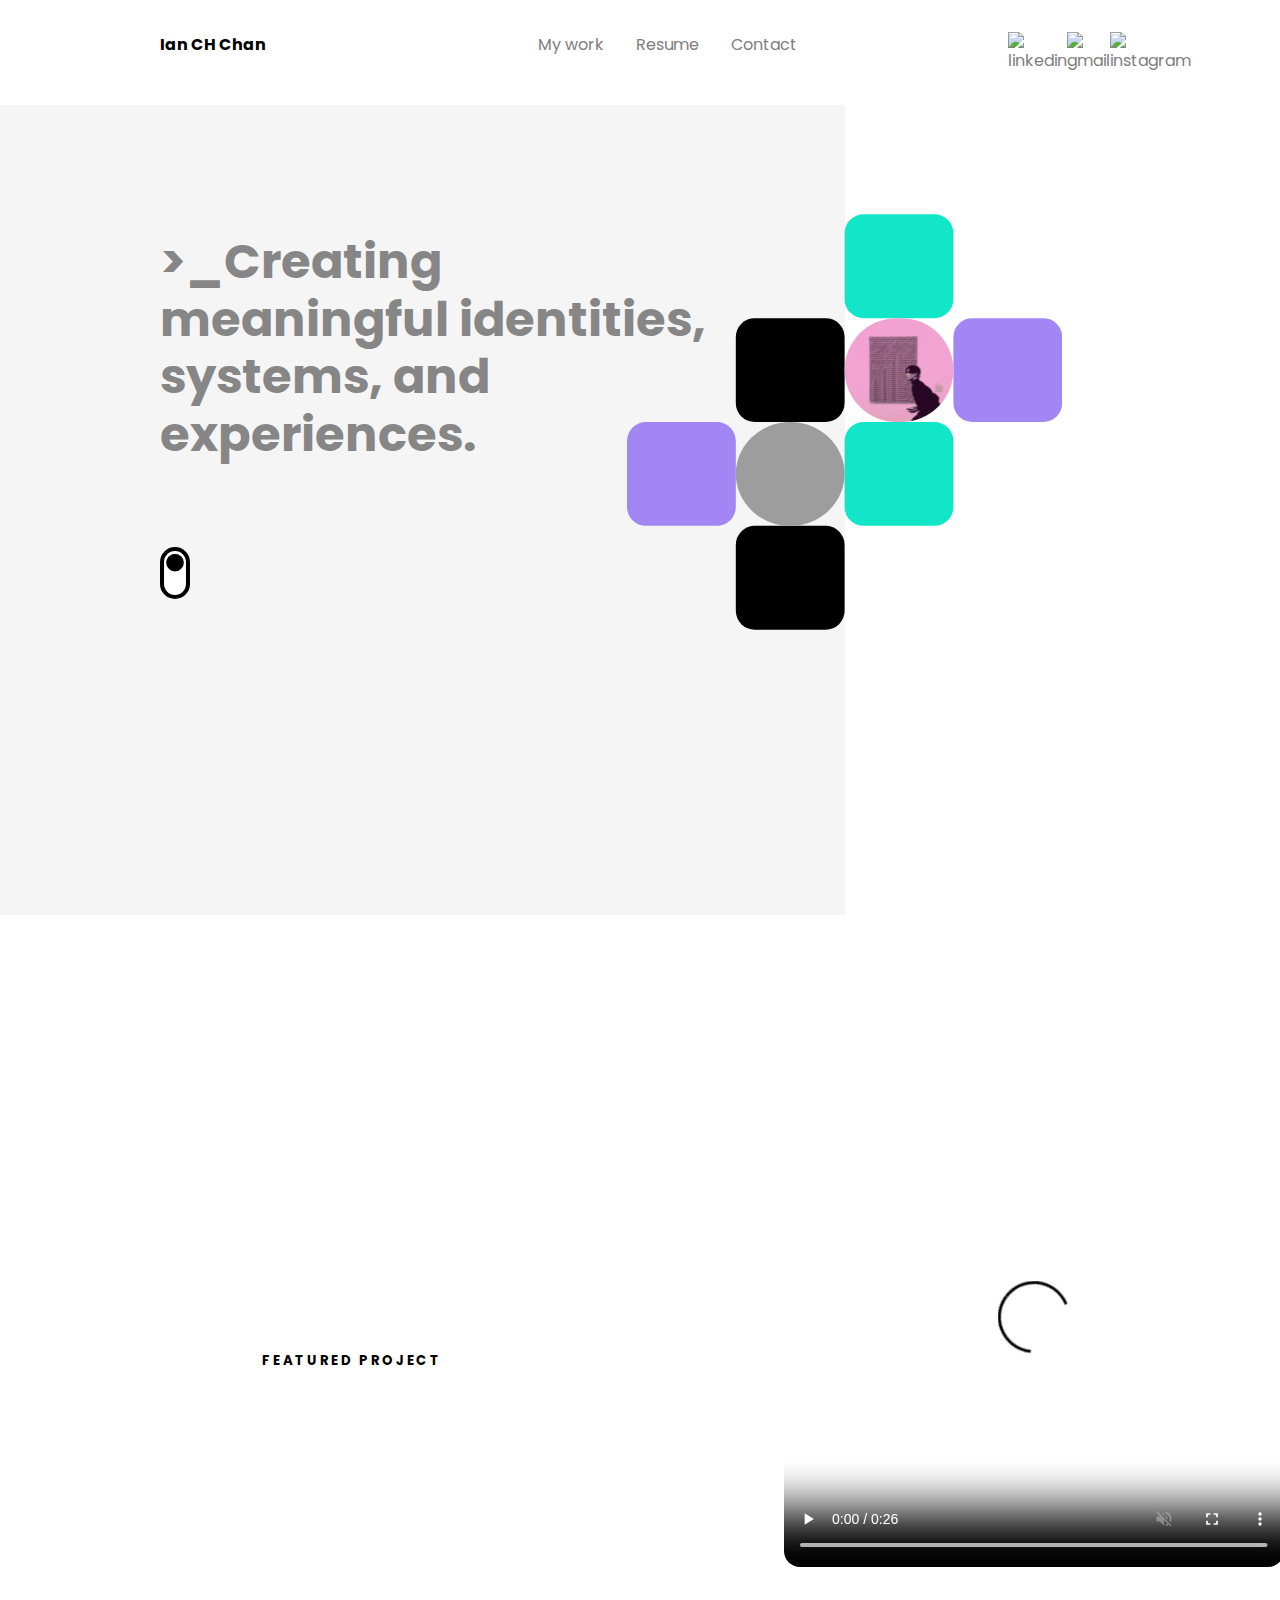
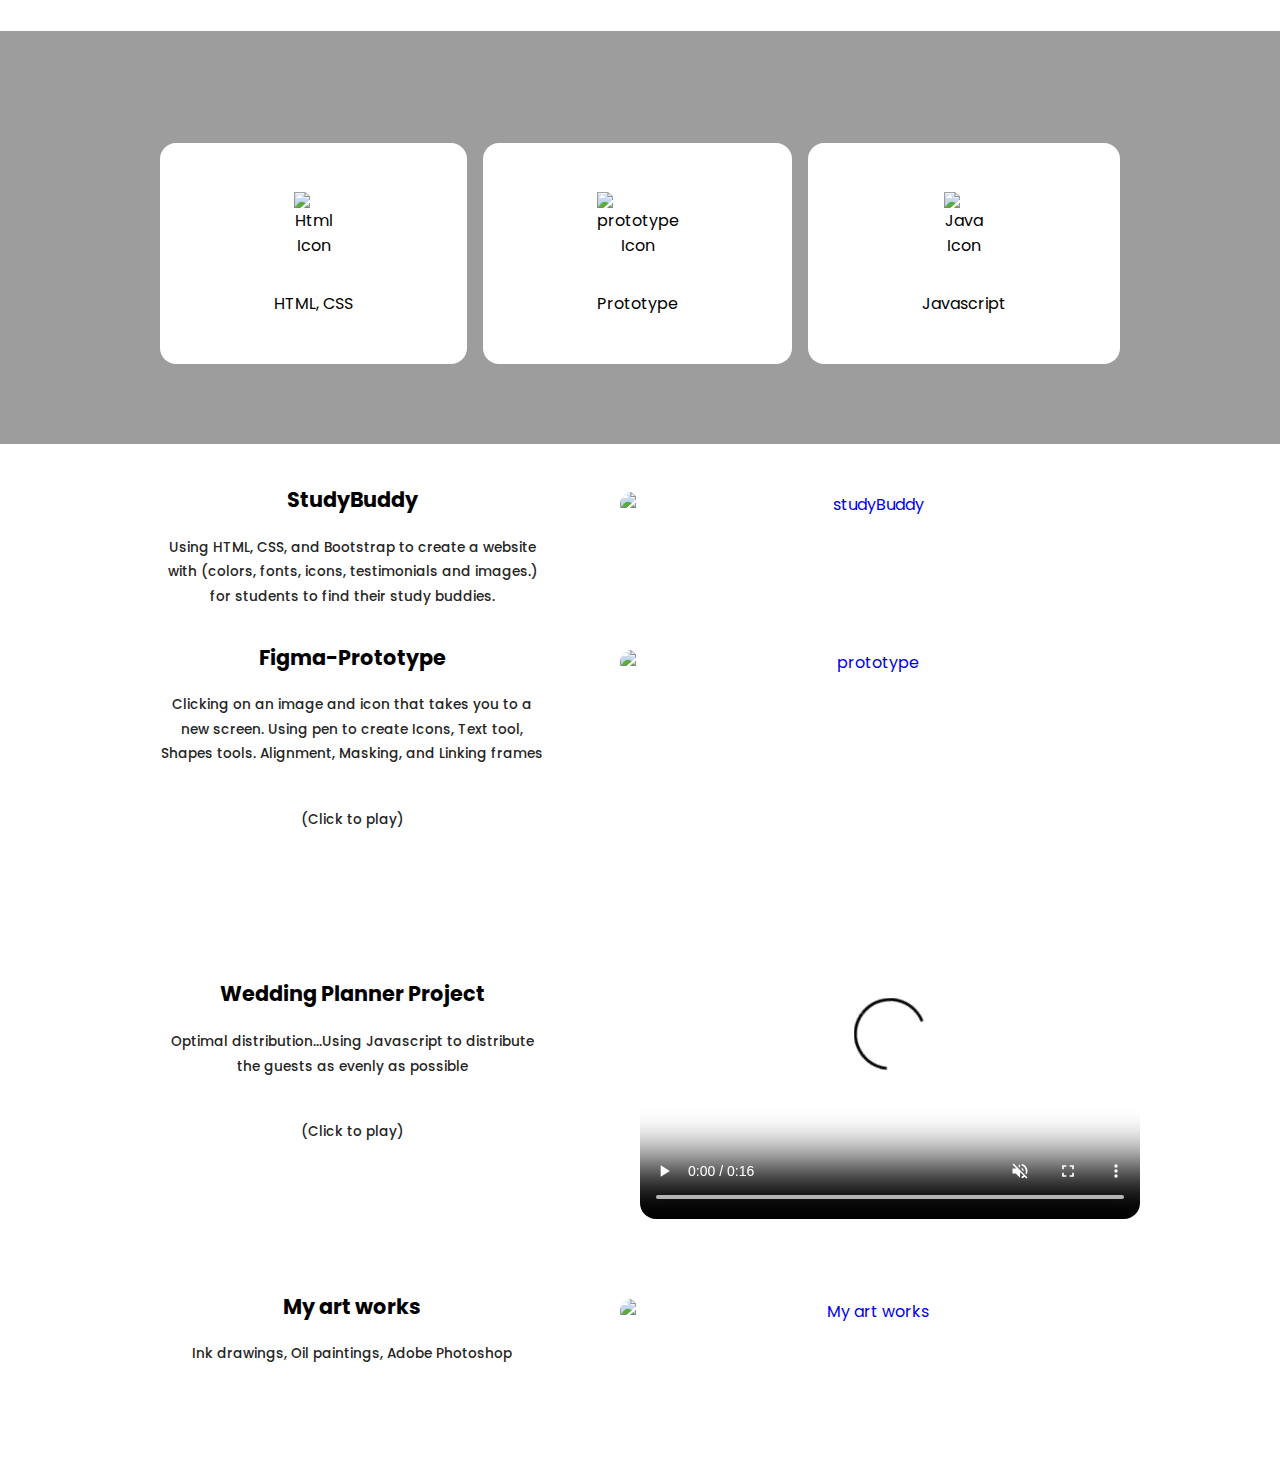
==== index.html @ fb6a106c "first commit" ====
<!DOCTYPE html>
<html lang="en">
<head>
    <meta charset="UTF-8">
    <meta name="viewport" content="width=device-width, initial-scale=1.0">
    <title>Document</title>
    <link rel="stylesheet" href="css/main.css">
</head>
<body>
    <div class="nav-container">
        <header>
           <a href="index.html" class="logo">Ian CH Chan</a>

           <nav>
               <ul>
                   <li><a href="#portfolio">My work</a></li>
                   <li><a href="https://drive.google.com/file/d/102foTTtbyLnITXFC_B1FCsiBpAGR5suw/view?usp=sharing" target="_blank">Resume</a></li>
                   <li><a href="contact.html" target="_blank">Contact</a></li>
               </ul>
           </nav>
        </header>
        <div class="social-header">
            <ul>
                <li><a href="https://www.linkedin.com/feed/" target="_blank"><img src="images/linkedin.png" alt="linkedin"></a></li>
                <li><a href="https://www.gmail.com" target="_blank"><img src="images/gmail.png" alt="gmail"></a></li>
                <li><a href="https://www.instagram.com/" target="_blank"><img src="images/instagram.png" alt="instagram"></a></li>
            </ul>
        </div>
    </div>

<div class="hero">
    <div class="content">
        <h1 class="stagger1">>_Creating meaningful identities, systems, and experiences.</h1>

        <svg class="scroll stagger1" width="52" height="90" viewBox="0 0 52 90">
            <g id="scroll" transform="translate(-567 -614)">
                <g id="Rectangle_20" data-name="Rectangle 20" transform="translate(567 614)" fill="#fff" stroke="#000" stroke-width="7">
                <rect width="52" height="90" rx="26" stroke="none"/>
                <rect x="3.5" y="3.5" width="45" height="83" rx="22.5" fill="none"/>
                </g>
                <g class="circle" id="Ellipse_1" data-name="Ellipse 1" transform="translate(578 626)" stroke="#000" stroke-width="1">
                <circle cx="15" cy="15" r="15" stroke="none"/>
                <circle cx="15" cy="15" r="14.5" fill="none"/>
                </g>
            </g>
            </svg>
        </div>

        <svg xmlns="http://www.w3.org/2000/svg" class="hero-design"  width="528" height="504" viewBox="0 0 528 504">
            <defs>
              <pattern id="pattern" preserveAspectRatio="xMidYMid slice" width="100%" height="100%" viewBox="0 0 961 961">
                <image width="961" height="961" xlink:href="[data-uri]"/>
              </pattern>
            </defs>
            <g id="hero-image" transform="translate(-973 -318)">
              <rect class="square-anim" id="Rectangle_21" data-name="Rectangle 21" width="132" height="126" rx="23" transform="translate(1237 318)" fill="#12e6c8"/>
              <rect class="square-anim" id="Rectangle_22" data-name="Rectangle 22" width="132" height="126" rx="23" transform="translate(1105 696)"/>
              <rect class="square-anim" id="Rectangle_23" data-name="Rectangle 23" width="132" height="126" rx="23" transform="translate(1369 444)" fill="#a287f4"/>
              <rect class="square-anim" id="Rectangle_24" data-name="Rectangle 24" width="132" height="126" rx="23" transform="translate(1105 444)"/>
              <rect class="square-anim" id="Rectangle_25" data-name="Rectangle 25" width="132" height="126" rx="23" transform="translate(1237 570)" fill="#12e6c8"/>
              <rect class="square-anim" id="Rectangle_26" data-name="Rectangle 26" width="132" height="126" rx="23" transform="translate(973 570)" fill="#a287f4"/>
              <path class="square-anim" id="IMG-0435" d="M63,0h6a63,63,0,0,1,0,126H63A63,63,0,0,1,63,0Z" transform="translate(1237 444)" fill="url(#pattern)"/>
              <ellipse class="square-anim" id="Ellipse_3" data-name="Ellipse 3" cx="66" cy="63" rx="66" ry="63" transform="translate(1105 570)" fill="#9d9d9d"/>
            </g>
          </svg>
          
          


            
</div>

    <section class="featured">
        <div class="left">
            <div class="inner transition2">
                <p class="subtitle">Featured Project</p>
                
            </div>
        </div>
        <video class="right transition2" width="500" controls loop autoplay muted> <source src="featured_project.mp4" type="video/mp4"></video>
    </section>

<section class="skills">
    <div class="skills-container">
        <ul>
            <li class="transition2">
                <div class="icon-container one">
                    <img src="images/html.png" alt="Html Icon">
                </div>
                
                <p class="skills-title">HTML, CSS</p>
                

            </li>
            <li class="transition2">
                <div class="icon-container two">
                    <img src="images/prototype.png" alt="prototype Icon">
                </div>
                
                <p class="skills-title">Prototype</p>
                

            </li>
            <li class="transition2">
                <div class="icon-container three">
                    <img src="images/Java.png" alt="Java Icon">
                </div>
                
                <p class="skills-title">Javascript</p>

            </li>
            
        </ul>
    </div>
</section>

<section id="portfolio" class="portfolio">

    <div class="portfolio-container transition3">
        <div class="portfolio-left">
            <div class="inner">
                <p class="featured-title">StudyBuddy</p>
                <p class="featured-desc">Using HTML, CSS, and Bootstrap to create a website with (colors, fonts, icons, testimonials and images.) for students to find their study buddies.</p>
            </div>
        </div>
        <a href="ChanLab3.html" target="_blank"><img src="images/studybuddy1.png" class="portfolio-img" alt="studyBuddy"></a>
    </div>

    <div class="portfolio-container transition3">
        <div class="portfolio-left">
            <div class="inner">
                <p class="featured-title">Figma-Prototype</p>
                <p class="featured-desc">Clicking on an image and icon that takes you to a new screen. Using pen to create Icons, Text tool, Shapes tools. Alignment, Masking, and Linking frames</p>
                <p class="featured-desc">(Click to play)</p>
            </div>
        </div>
        <a href="https://www.figma.com/proto/mkqJEhPDFLJdEdlmuEHr92/Ian-Chan?node-id=1%3A3&scaling=scale-down" target="_blank"><img src="images/iphone8_mockup.png" class="portfolio-img" alt="prototype"></a>
    </div>


    <div class="portfolio-container transition3">
        <div class="portfolio-left">
            <div class="inner">
                <p class="featured-title">Wedding Planner Project</p>
                <p class="featured-desc">Optimal distribution...Using Javascript to distribute the guests as
                    evenly as possible</p>
                <p class="featured-desc">(Click to play)</p>
            </div>
        </div>
        <a href="wedding.html" target="_blank">
        <video width="500" controls loop autoplay muted>
            <source src="wedding_mockup.mp4" type="video/mp4">
                
        </video></a>
    </div>
    <div class="portfolio-container transition3">
        <div class="portfolio-left">
            <div class="inner">
                <p class="featured-title">My art works</p>
                <p class="featured-desc">Ink drawings, Oil paintings, Adobe Photoshop</p>
            </div>
        </div>
        <a href="art.html" target="_blank"><img src="images/ink_drawing1.png" class="portfolio-img" alt="My art works"></a>
    </div>
    
</section>

<script src="https://cdnjs.cloudflare.com/ajax/libs/gsap/3.5.1/gsap.min.js" integrity="sha512-IQLehpLoVS4fNzl7IfH8Iowfm5+RiMGtHykgZJl9AWMgqx0AmJ6cRWcB+GaGVtIsnC4voMfm8f2vwtY+6oPjpQ==" crossorigin="anonymous"></script>
<script src="https://cdnjs.cloudflare.com/ajax/libs/gsap/3.5.1/ScrollTrigger.min.js" integrity="sha512-wK2NuxEyN/6s53M8G7c6cRUXvkeV8Uh5duYS06pAdLq4ukc72errSIyyGQGYtzWEzvVGzGSWg8l79e0VkTJYPw==" crossorigin="anonymous"></script>

<script src="index.js"></script>


</body>
</html>
---- css/main.css ----
@import url("https://fonts.googleapis.com/css2?family=Poppins&display=swap");
body {
  height: 100vh;
  margin: 0;
  font-family: 'Poppins', arial;
}

ul {
  list-style-type: none;
  margin: 0;
  padding: 0;
}

a {
  text-decoration: none;
}

img {
  width: 100%;
}

.nav-container {
  background: #FFFFFF;
}

.nav-container a {
  color: #7E7E7E;
}

header {
  display: -webkit-box;
  display: -ms-flexbox;
  display: flex;
  -webkit-box-pack: justify;
      -ms-flex-pack: justify;
          justify-content: space-between;
  padding: 2em;
}

header .logo {
  color: black;
  font-weight: bold;
}

header ul {
  display: -webkit-box;
  display: -ms-flexbox;
  display: flex;
}

header ul a {
  display: block;
  padding: 0 1em;
}

.social-header, .hero-design {
  display: none;
}

.hero {
  background-color: #F5F5F5;
  color: #868686;
  display: -ms-grid;
  display: grid;
  text-align: center;
  padding: 4em;
}

.scroll {
  width: 30px;
  margin-top: 2em;
}

section {
  padding: 4em 2em;
  text-align: center;
}

.featured {
  position: relative;
}

.subtitle {
  text-transform: uppercase;
  font-weight: bold;
  color: black;
  letter-spacing: .2em;
  font-size: .83em;
}

.featured-title {
  color: black;
  font-weight: bold;
  font-size: 1.3em;
  margin-top: -.4em;
  display: block;
}

.featured-desc {
  color: #252525;
  margin-bottom: 3em;
  font-size: .85em;
  line-height: 1.8em;
  font-weight: 500;
}

.skills {
  background: #9D9D9D;
}

.skills-container ul li {
  background: white;
  padding: 2em;
  border-radius: 1em;
  margin-bottom: 1em;
}

.skills-container ul li .icon-container {
  height: 100px;
  display: -ms-grid;
  display: grid;
  place-content: center;
  margin: 0 auto;
}

.skills-container ul li .icon-container.one {
  width: 40px;
}

.skills-container ul li .icon-container.two {
  width: 50px;
}

.skills-container ul li .icon-container.three {
  width: 40px;
}

.skills-container ul li .skill-title {
  font-weight: bold;
}

.skills-container ul li .featured-desc {
  margin-bottom: 4em;
}

.porfolio {
  background: white;
}

.portfolio-container a img, video {
  border-radius: 1em;
  margin-bottom: 5em;
}

@media only screen and (min-width: 800px) {
  .featured, .porfolio {
    text-align: left;
  }
  .featured, .portfolio-container {
    display: -ms-grid;
    display: grid;
    -ms-grid-columns: 40% auto;
        grid-template-columns: 40% auto;
  }
  .left, .portfolio-left {
    display: -ms-grid;
    display: grid;
    place-content: center;
  }
  .right {
    margin-left: 15em;
    margin-top: 1em;
  }
  .skills {
    margin-top: -5em;
    margin-bottom: -7em;
    padding-top: 7em;
  }
  .skills-container ul {
    display: -ms-grid;
    display: grid;
    -ms-grid-columns: (auto)[3];
        grid-template-columns: repeat(3, auto);
    grid-gap: 1em;
  }
  .porfolio {
    padding-top: 7em;
  }
  .portfolio-container img, video {
    margin-left: 6em;
  }
}

@media only screen and (min-width: 1050px) {
  .hero {
    height: 90vh;
  }
  .nav-container {
    display: -ms-grid;
    display: grid;
    -ms-grid-columns: 66% auto;
        grid-template-columns: 66% auto;
    background: unset;
  }
  .nav-container header {
    background: white;
  }
  header {
    padding: 2em 2em 2em 4em;
  }
  .social-header {
    padding: 2em 4em 2em 0;
  }
  section {
    padding: 4em;
  }
  .social-header {
    display: block;
  }
  .social-header ul {
    display: -webkit-box;
    display: -ms-flexbox;
    display: flex;
    -webkit-box-pack: justify;
        -ms-flex-pack: justify;
            justify-content: space-between;
    width: 7em;
    float: right;
  }
  .social-header ul img {
    width: 20px;
  }
  .hero {
    display: -ms-grid;
    display: grid;
    -ms-grid-columns: 66% auto;
        grid-template-columns: 66% auto;
    background: unset;
    padding: 0;
  }
  .hero .content {
    background: #F5F5F5;
    padding: 6em 8em 6em 4em;
    text-align: left;
  }
  .hero .content h1 {
    font-size: 3em;
    line-height: 1.2em;
  }
  .hero-design {
    display: unset;
    margin-left: -50%;
    margin-top: 15%;
    width: 100%;
  }
  .portfolio-img, video {
    float: right;
    max-width: 500px;
  }
}

@media only screen and (min-width: 1250px) {
  header {
    padding: 2em 2em 2em 10em;
  }
  .social-header {
    padding: 2em 10em 2em 0;
  }
  section {
    padding: 10em 10em 4em 10em;
  }
  .hero .content {
    padding: 6em 8em 6em 10em;
  }
}

@media only screen and (min-width: 1550px) {
  header {
    padding: 2em 2em 2em 20em;
  }
  .social-header {
    padding: 2em 20em 2em 0;
  }
  section {
    padding: 6em 20em 4em 20em;
  }
  .hero .content {
    padding: 9em 20em 6em 20em;
  }
}

.circle {
  animation: circleAnim 1s infinite alternate-reverse;
}

@-webkit-keyframes circleAnim {
  from {
    -webkit-transform: translate(578px, 626px);
            transform: translate(578px, 626px);
    z-index: 5;
  }
  to {
    -webkit-transform: translate(578px, 662px);
            transform: translate(578px, 662px);
  }
}

@keyframes circleAnim {
  from {
    -webkit-transform: translate(578px, 626px);
            transform: translate(578px, 626px);
    z-index: 5;
  }
  to {
    -webkit-transform: translate(578px, 662px);
            transform: translate(578px, 662px);
  }
}
/*# sourceMappingURL=main.css.map */
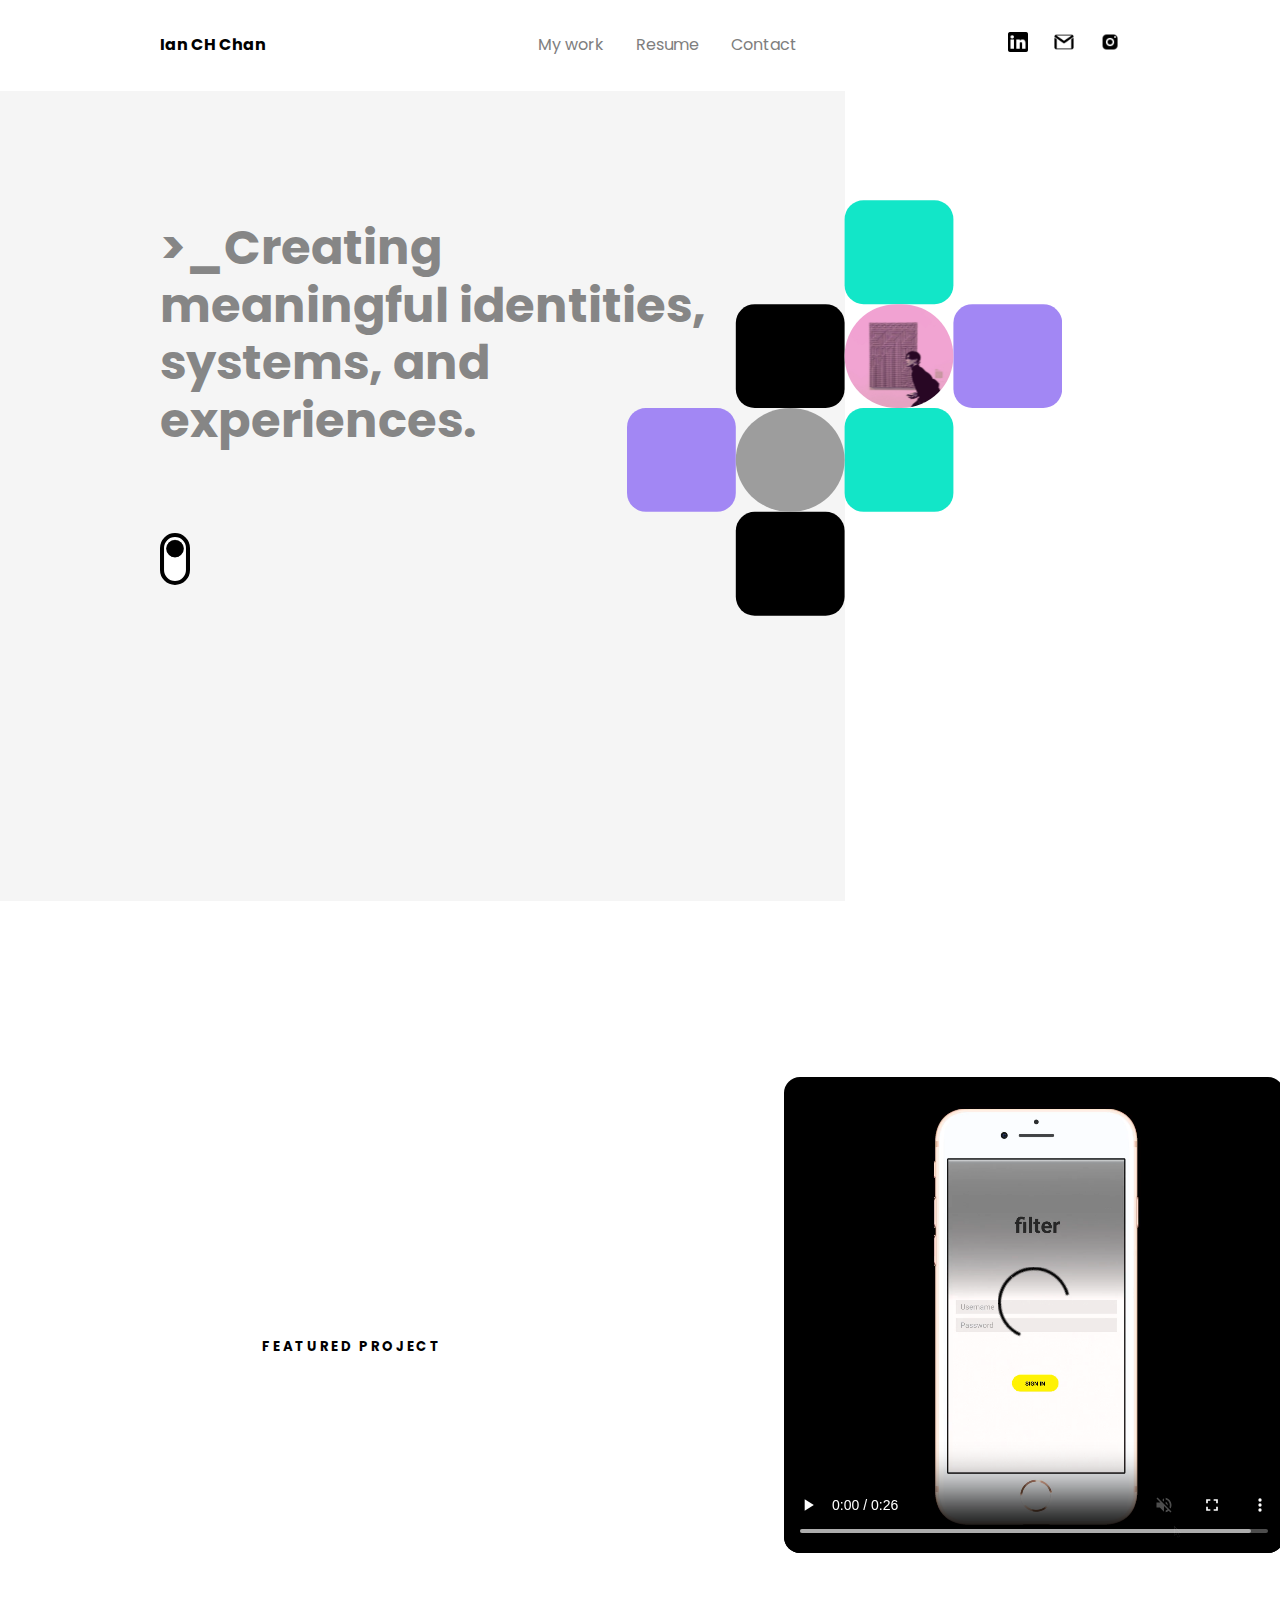
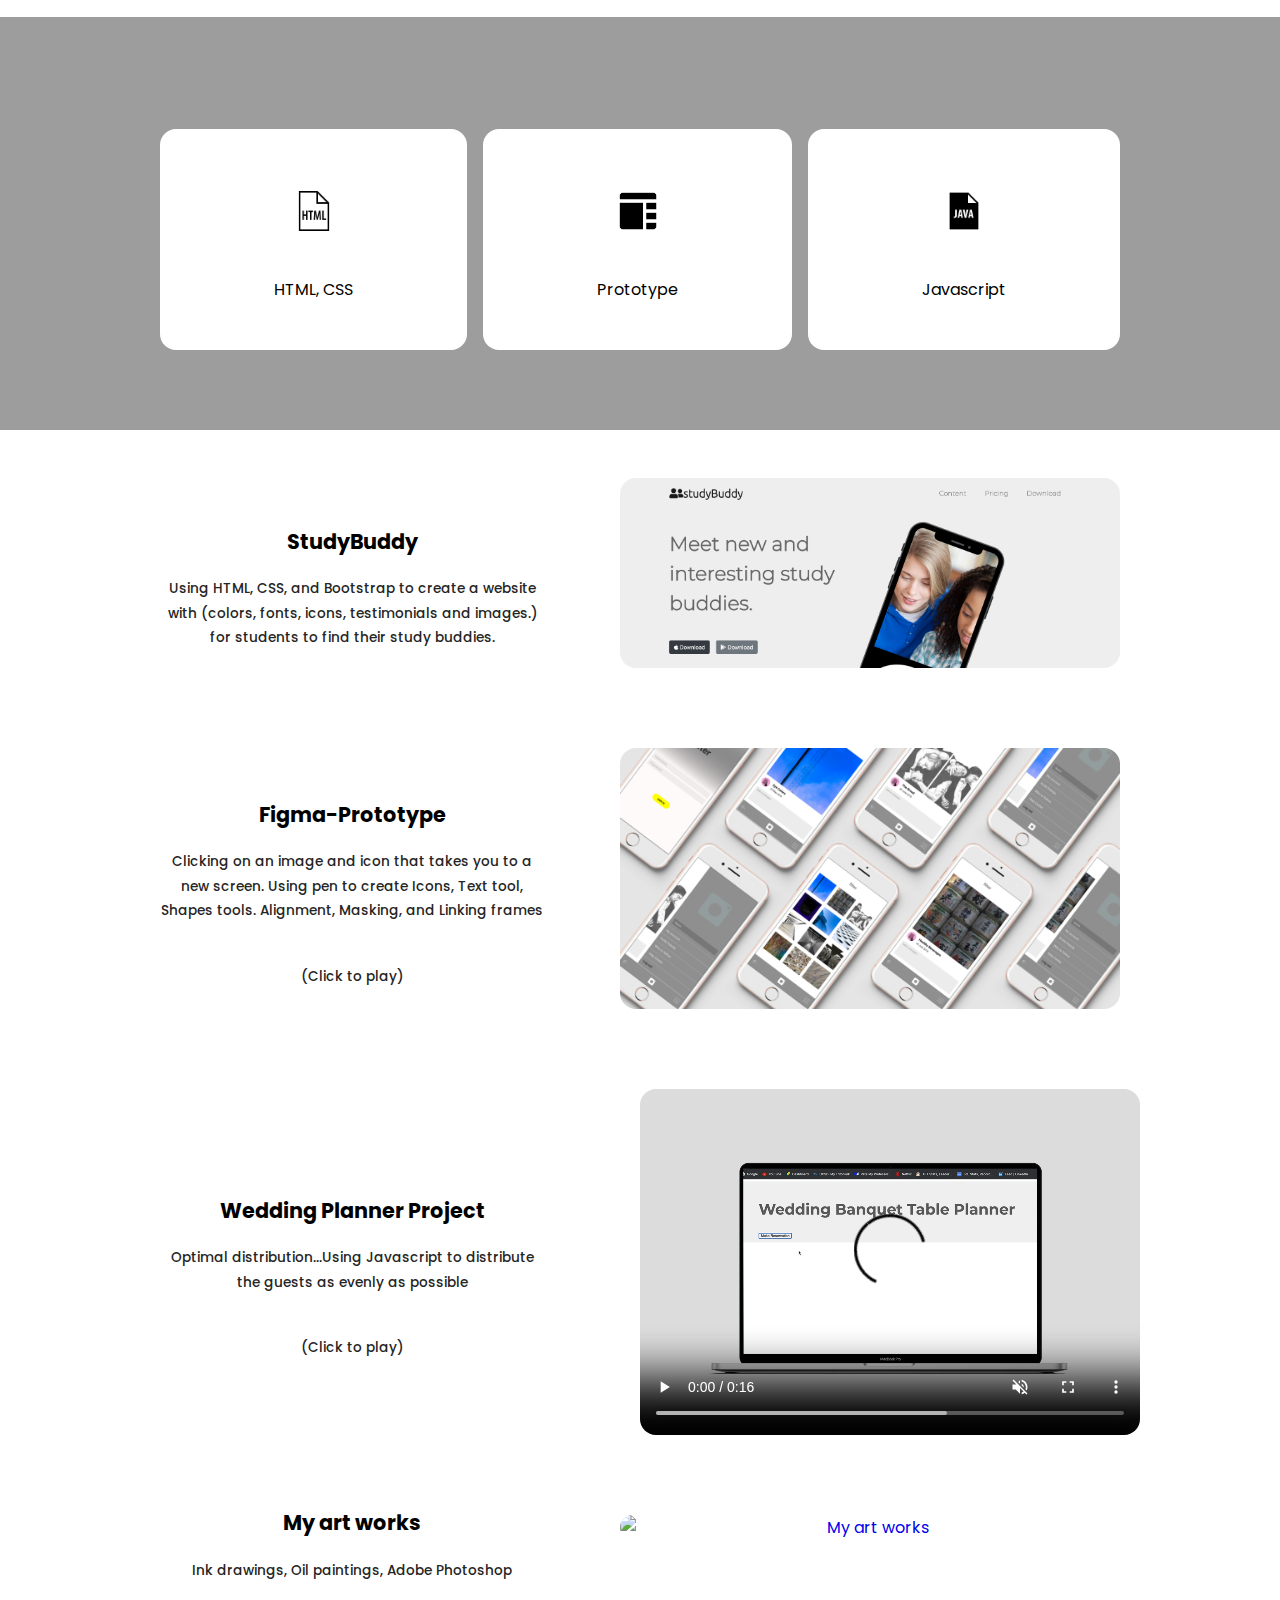
==== commit 11531dd0: "first-commit" ====
--- a/index.html
+++ b/index.html
@@ -21,9 +21,9 @@
         </header>
         <div class="social-header">
             <ul>
-                <li><a href="https://www.linkedin.com/feed/" target="_blank"><img src="images/linkedin.png" alt="linkedin"></a></li>
-                <li><a href="https://www.gmail.com" target="_blank"><img src="images/gmail.png" alt="gmail"></a></li>
-                <li><a href="https://www.instagram.com/" target="_blank"><img src="images/instagram.png" alt="instagram"></a></li>
+                <li><a href="https://www.linkedin.com/feed/" target="_blank"><img src="index_images/linkedin.png" alt="linkedin"></a></li>
+                <li><a href="https://www.gmail.com" target="_blank"><img src="index_images/gmail.png" alt="gmail"></a></li>
+                <li><a href="https://www.instagram.com/" target="_blank"><img src="index_images/instagram.png" alt="instagram"></a></li>
             </ul>
         </div>
     </div>
@@ -85,7 +85,7 @@
         <ul>
             <li class="transition2">
                 <div class="icon-container one">
-                    <img src="images/html.png" alt="Html Icon">
+                    <img src="index_images/html.png" alt="Html Icon">
                 </div>
                 
                 <p class="skills-title">HTML, CSS</p>
@@ -94,7 +94,7 @@
             </li>
             <li class="transition2">
                 <div class="icon-container two">
-                    <img src="images/prototype.png" alt="prototype Icon">
+                    <img src="index_images/prototype.png" alt="prototype Icon">
                 </div>
                 
                 <p class="skills-title">Prototype</p>
@@ -103,7 +103,7 @@
             </li>
             <li class="transition2">
                 <div class="icon-container three">
-                    <img src="images/Java.png" alt="Java Icon">
+                    <img src="index_images/Java.png" alt="Java Icon">
                 </div>
                 
                 <p class="skills-title">Javascript</p>
@@ -123,7 +123,7 @@
                 <p class="featured-desc">Using HTML, CSS, and Bootstrap to create a website with (colors, fonts, icons, testimonials and images.) for students to find their study buddies.</p>
             </div>
         </div>
-        <a href="ChanLab3.html" target="_blank"><img src="images/studybuddy1.png" class="portfolio-img" alt="studyBuddy"></a>
+        <a href="ChanLab3.html" target="_blank"><img src="index_images/studybuddy1.png" class="portfolio-img" alt="studyBuddy"></a>
     </div>
 
     <div class="portfolio-container transition3">
@@ -134,7 +134,7 @@
                 <p class="featured-desc">(Click to play)</p>
             </div>
         </div>
-        <a href="https://www.figma.com/proto/mkqJEhPDFLJdEdlmuEHr92/Ian-Chan?node-id=1%3A3&scaling=scale-down" target="_blank"><img src="images/iphone8_mockup.png" class="portfolio-img" alt="prototype"></a>
+        <a href="https://www.figma.com/proto/mkqJEhPDFLJdEdlmuEHr92/Ian-Chan?node-id=1%3A3&scaling=scale-down" target="_blank"><img src="index_images/iphone8_mockup.png" class="portfolio-img" alt="prototype"></a>
     </div>
 
 
@@ -160,7 +160,7 @@
                 <p class="featured-desc">Ink drawings, Oil paintings, Adobe Photoshop</p>
             </div>
         </div>
-        <a href="art.html" target="_blank"><img src="images/ink_drawing1.png" class="portfolio-img" alt="My art works"></a>
+        <a href="art.html" target="_blank"><img src="index_images/ink_drawing1.png" class="portfolio-img" alt="My art works"></a>
     </div>
     
 </section>
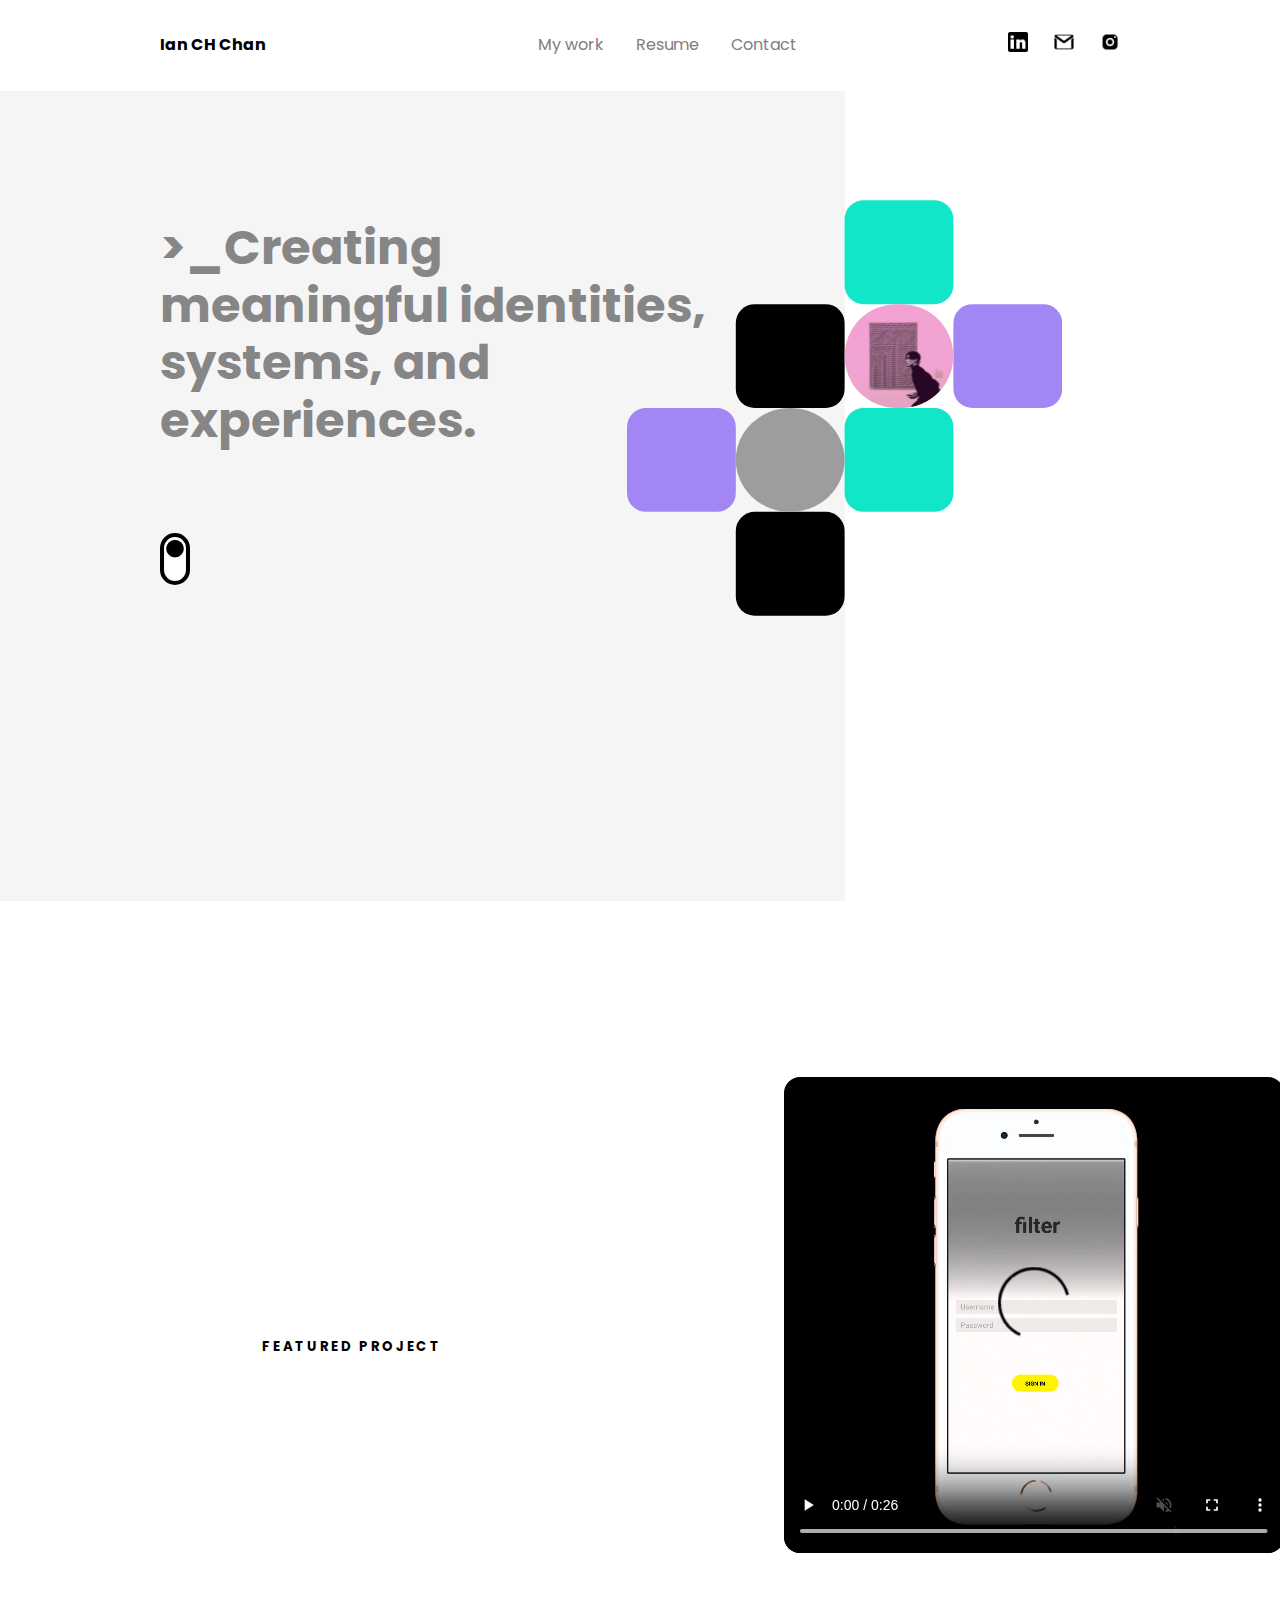
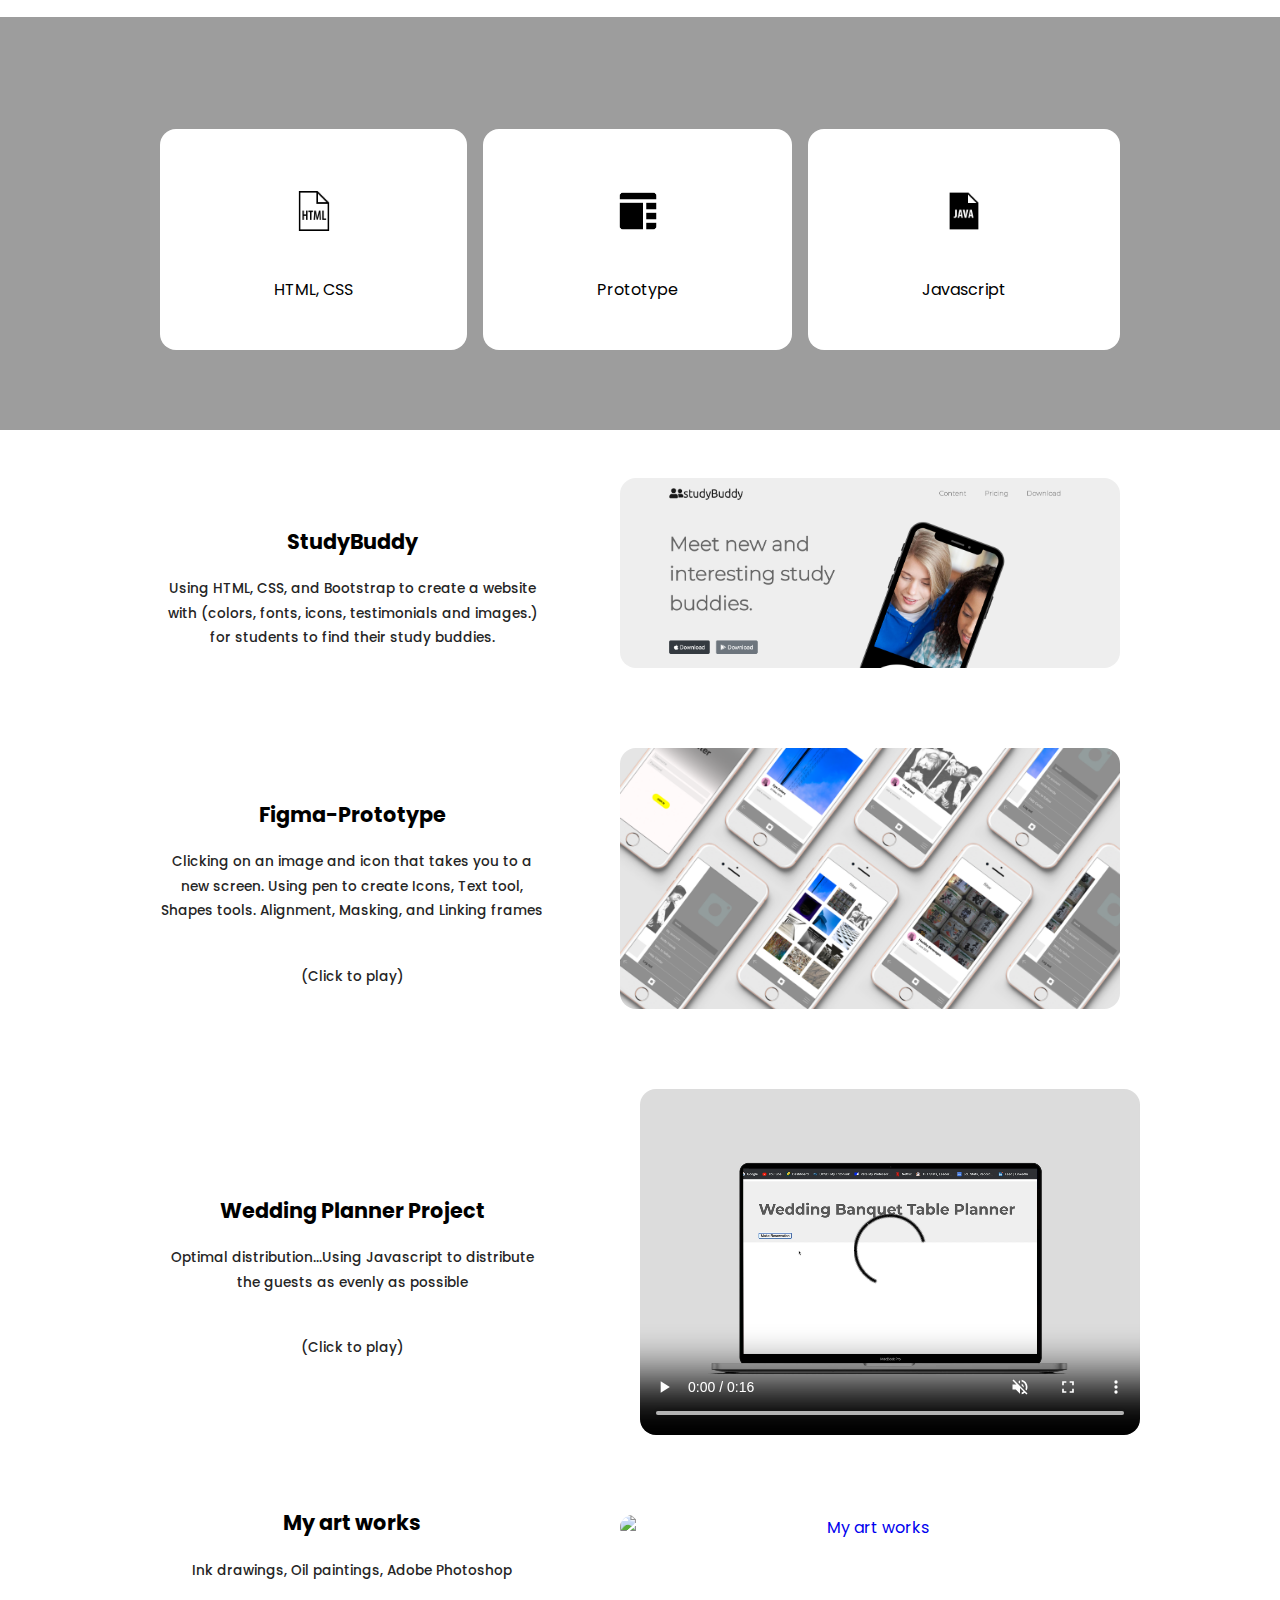
==== commit a72710fe: "first-commit" ====
--- a/index.html
+++ b/index.html
@@ -21,9 +21,9 @@
         </header>
         <div class="social-header">
             <ul>
-                <li><a href="https://www.linkedin.com/feed/" target="_blank"><img src="index_images/linkedin.png" alt="linkedin"></a></li>
-                <li><a href="https://www.gmail.com" target="_blank"><img src="index_images/gmail.png" alt="gmail"></a></li>
-                <li><a href="https://www.instagram.com/" target="_blank"><img src="index_images/instagram.png" alt="instagram"></a></li>
+                <li><a href="https://www.linkedin.com/feed/" target="_blank"><img src="images/linkedin.png" alt="linkedin"></a></li>
+                <li><a href="https://www.gmail.com" target="_blank"><img src="images/gmail.png" alt="gmail"></a></li>
+                <li><a href="https://www.instagram.com/" target="_blank"><img src="images/instagram.png" alt="instagram"></a></li>
             </ul>
         </div>
     </div>
@@ -85,7 +85,7 @@
         <ul>
             <li class="transition2">
                 <div class="icon-container one">
-                    <img src="index_images/html.png" alt="Html Icon">
+                    <img src="images/html.png" alt="Html Icon">
                 </div>
                 
                 <p class="skills-title">HTML, CSS</p>
@@ -94,7 +94,7 @@
             </li>
             <li class="transition2">
                 <div class="icon-container two">
-                    <img src="index_images/prototype.png" alt="prototype Icon">
+                    <img src="images/prototype.png" alt="prototype Icon">
                 </div>
                 
                 <p class="skills-title">Prototype</p>
@@ -103,7 +103,7 @@
             </li>
             <li class="transition2">
                 <div class="icon-container three">
-                    <img src="index_images/Java.png" alt="Java Icon">
+                    <img src="images/Java.png" alt="Java Icon">
                 </div>
                 
                 <p class="skills-title">Javascript</p>
@@ -123,7 +123,7 @@
                 <p class="featured-desc">Using HTML, CSS, and Bootstrap to create a website with (colors, fonts, icons, testimonials and images.) for students to find their study buddies.</p>
             </div>
         </div>
-        <a href="ChanLab3.html" target="_blank"><img src="index_images/studybuddy1.png" class="portfolio-img" alt="studyBuddy"></a>
+        <a href="ChanLab3.html" target="_blank"><img src="images/studybuddy1.png" class="portfolio-img" alt="studyBuddy"></a>
     </div>
 
     <div class="portfolio-container transition3">
@@ -134,7 +134,7 @@
                 <p class="featured-desc">(Click to play)</p>
             </div>
         </div>
-        <a href="https://www.figma.com/proto/mkqJEhPDFLJdEdlmuEHr92/Ian-Chan?node-id=1%3A3&scaling=scale-down" target="_blank"><img src="index_images/iphone8_mockup.png" class="portfolio-img" alt="prototype"></a>
+        <a href="https://www.figma.com/proto/mkqJEhPDFLJdEdlmuEHr92/Ian-Chan?node-id=1%3A3&scaling=scale-down" target="_blank"><img src="images/iphone8_mockup.png" class="portfolio-img" alt="prototype"></a>
     </div>
 
 
@@ -160,7 +160,7 @@
                 <p class="featured-desc">Ink drawings, Oil paintings, Adobe Photoshop</p>
             </div>
         </div>
-        <a href="art.html" target="_blank"><img src="index_images/ink_drawing1.png" class="portfolio-img" alt="My art works"></a>
+        <a href="art.html" target="_blank"><img src="images/ink_drawing1.png" class="portfolio-img" alt="My art works"></a>
     </div>
     
 </section>
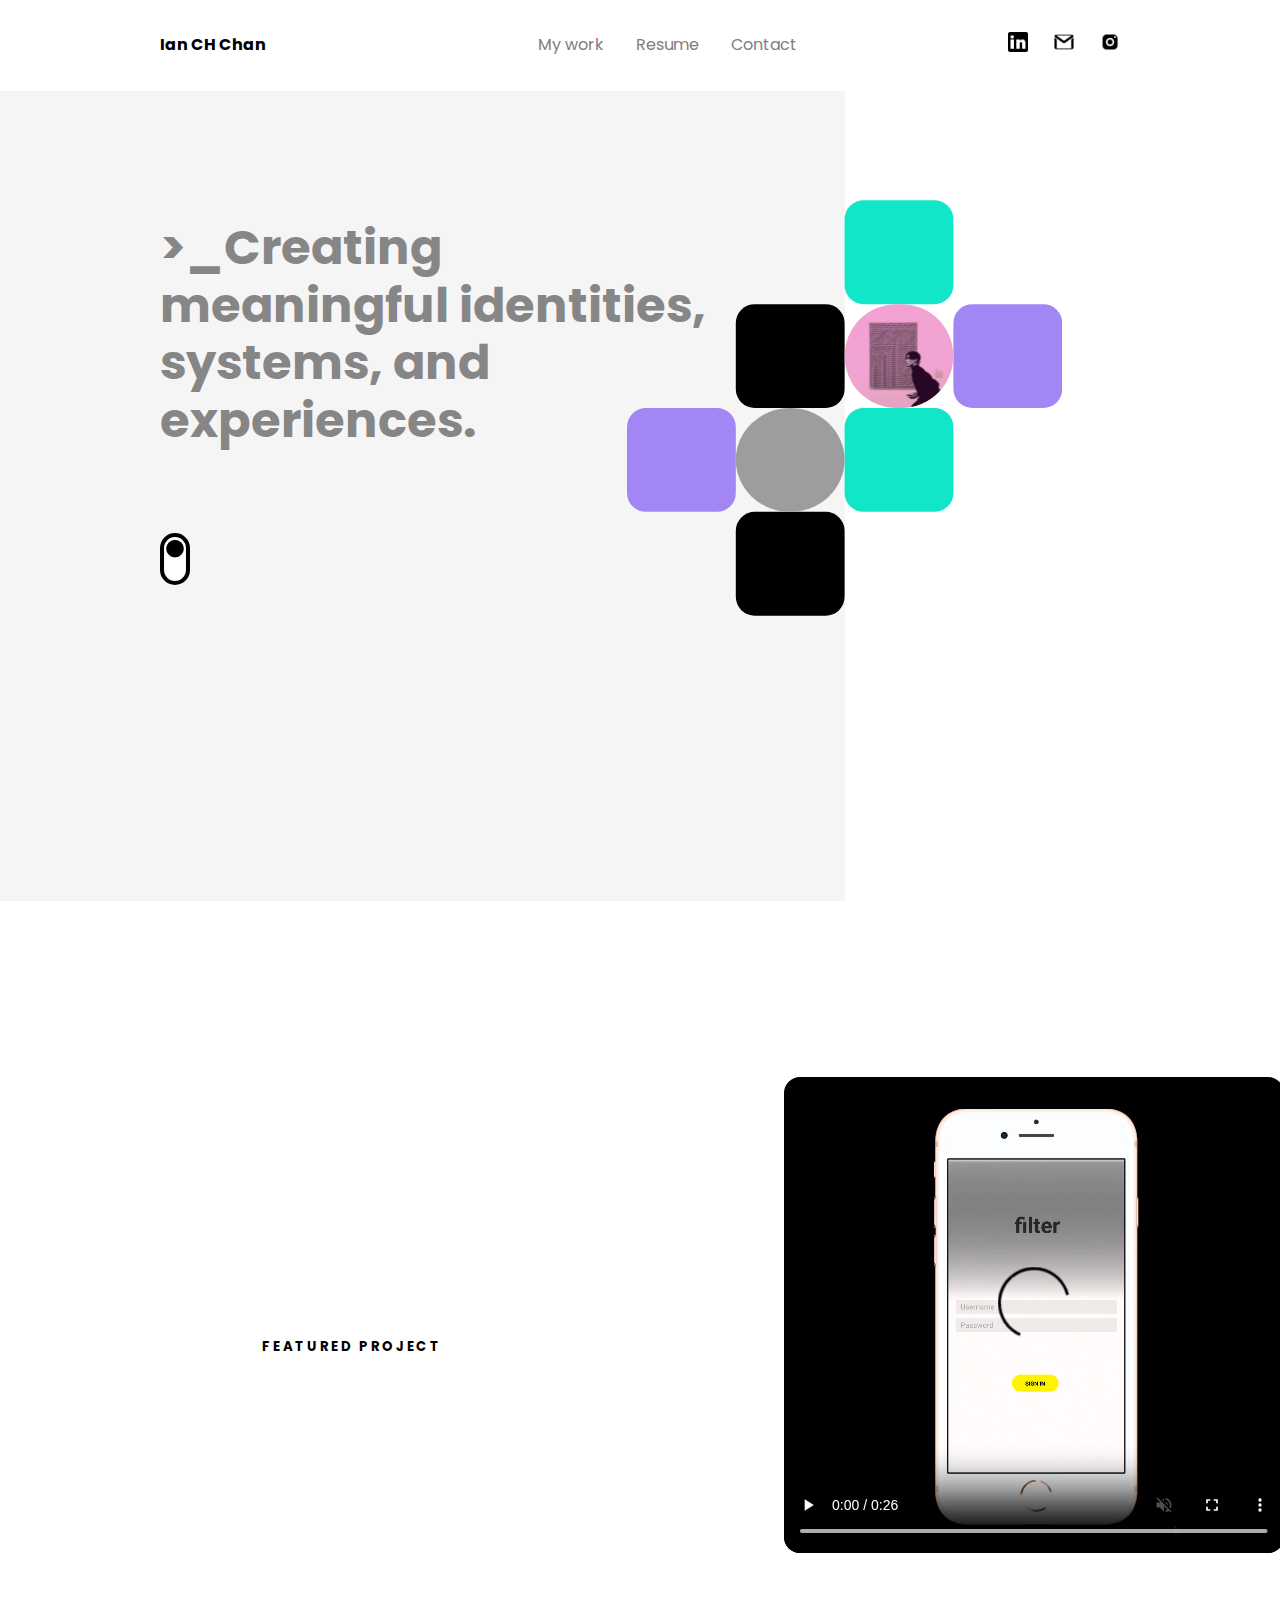
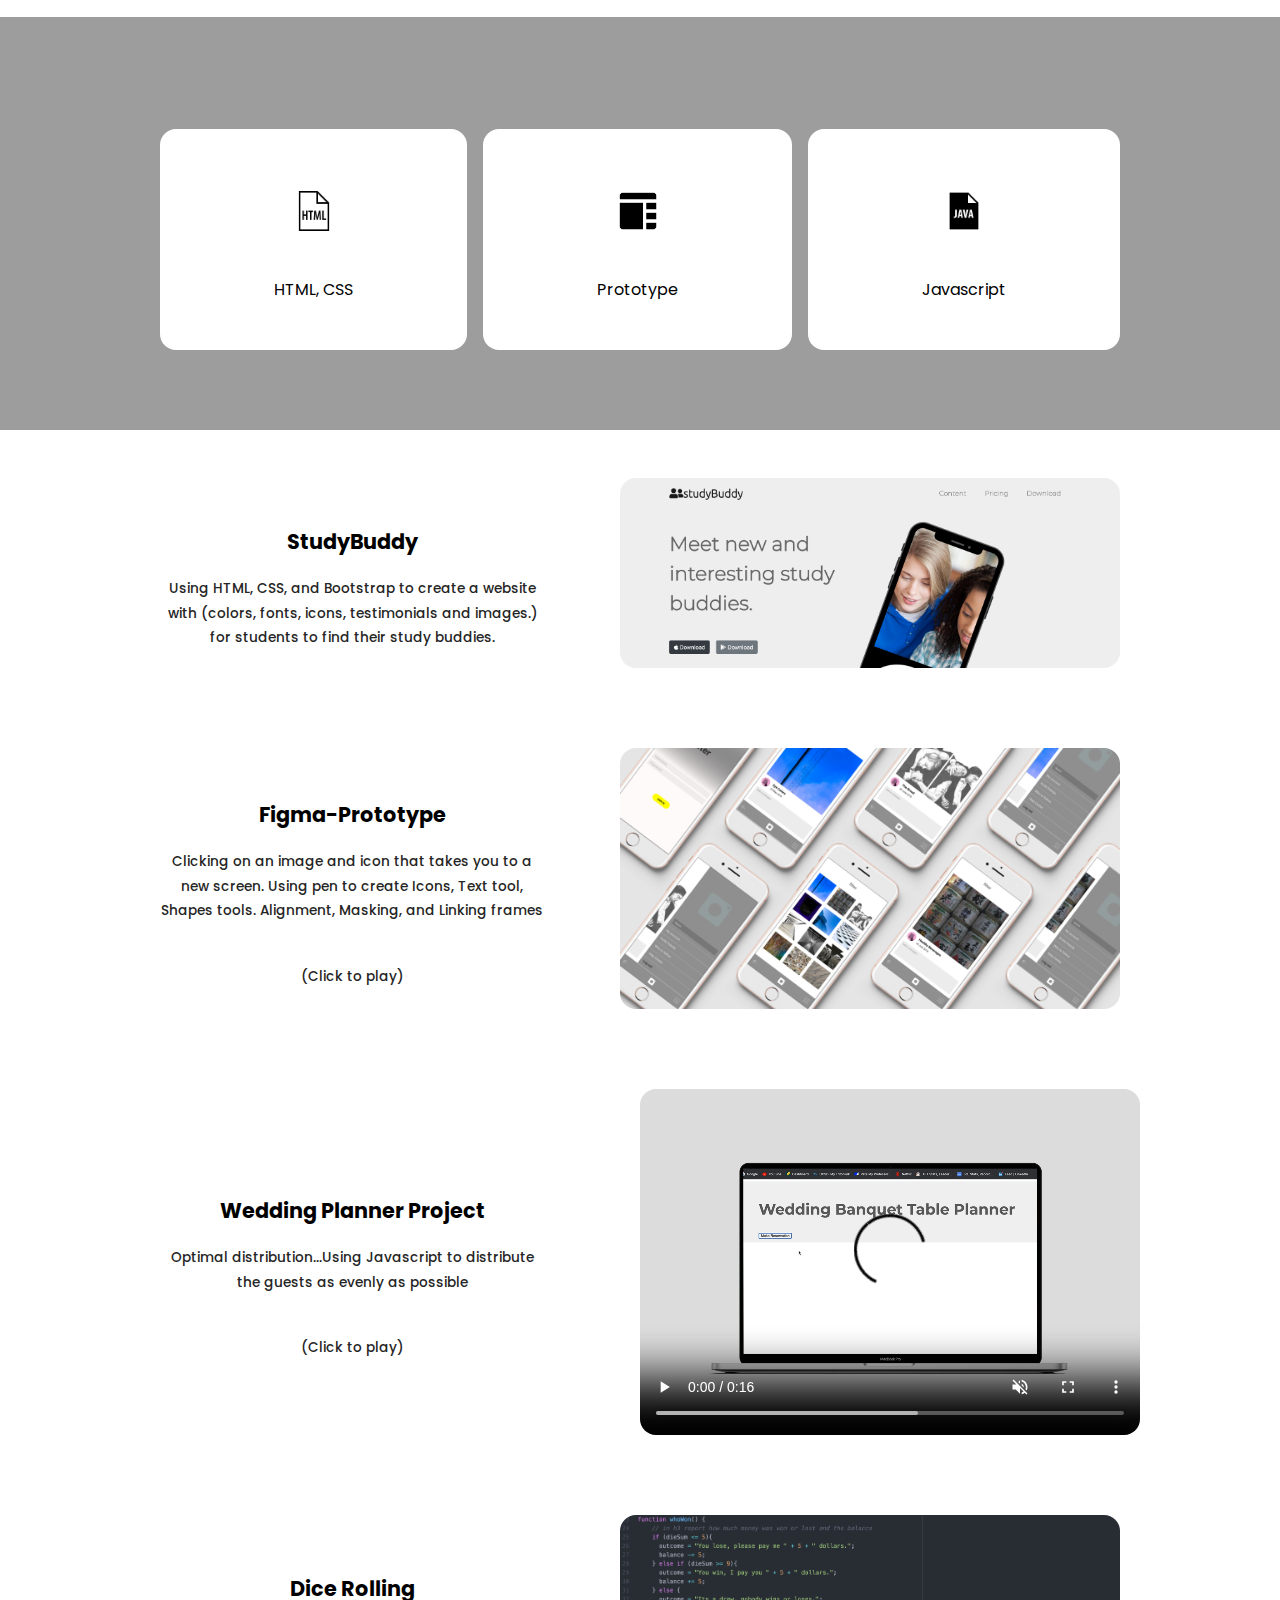
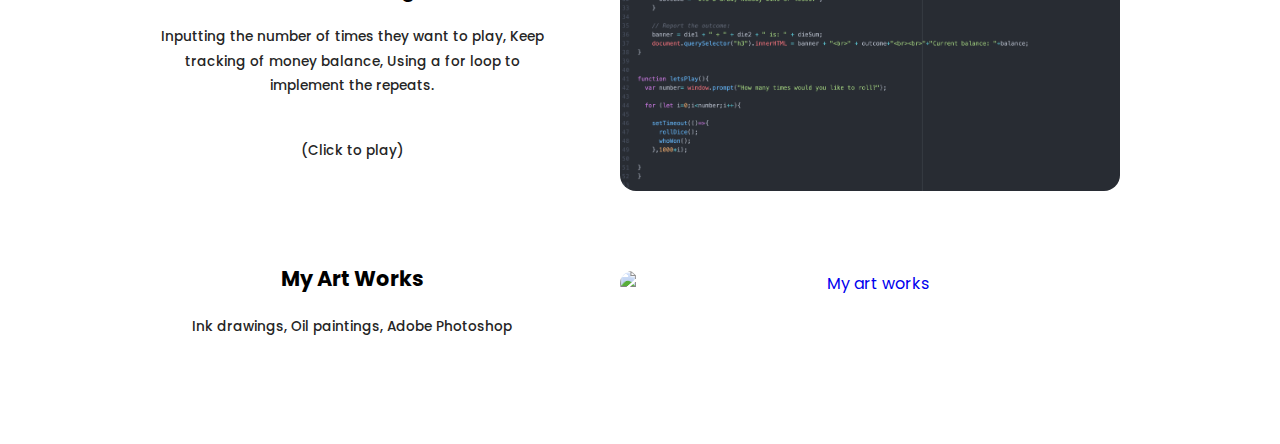
==== commit 11c738cf: "first-commit" ====
--- a/index.html
+++ b/index.html
@@ -153,15 +153,30 @@
                 
         </video></a>
     </div>
+    
     <div class="portfolio-container transition3">
         <div class="portfolio-left">
             <div class="inner">
-                <p class="featured-title">My art works</p>
+                <p class="featured-title">Dice Rolling</p>
+                <p class="featured-desc">Inputting the number of times they want
+                    to play, Keep tracking of money balance, Using a for loop to implement the repeats.</p>
+                    <p class="featured-desc">(Click to play)</p>
+            </div>
+        </div>
+        <a href="Chan_dice.html" target="_blank"><img src="dice_images/js1.png" class="portfolio-img" alt="Dice Rolling"></a>
+    </div>
+    
+    <div class="portfolio-container transition3">
+        <div class="portfolio-left">
+            <div class="inner">
+                <p class="featured-title">My Art Works</p>
                 <p class="featured-desc">Ink drawings, Oil paintings, Adobe Photoshop</p>
             </div>
         </div>
         <a href="art.html" target="_blank"><img src="images/ink_drawing1.png" class="portfolio-img" alt="My art works"></a>
     </div>
+
+    
     
 </section>
 
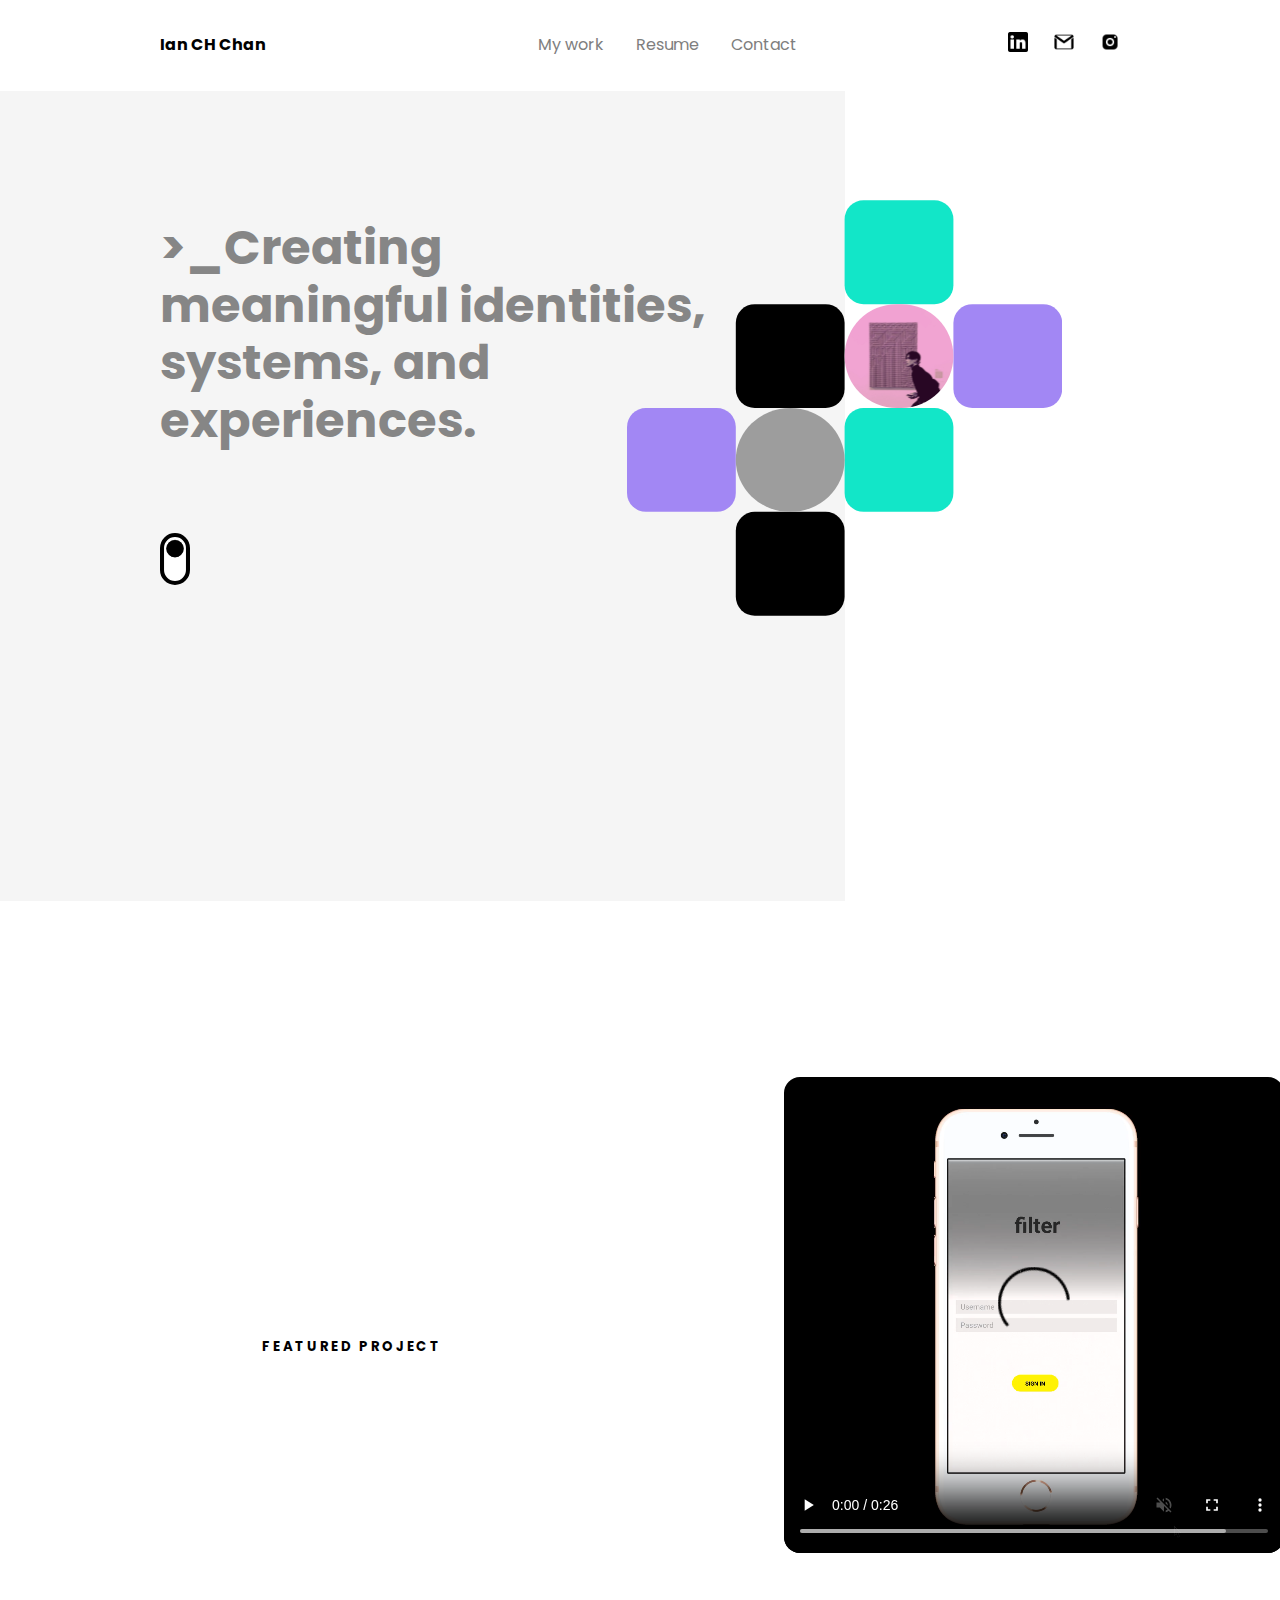
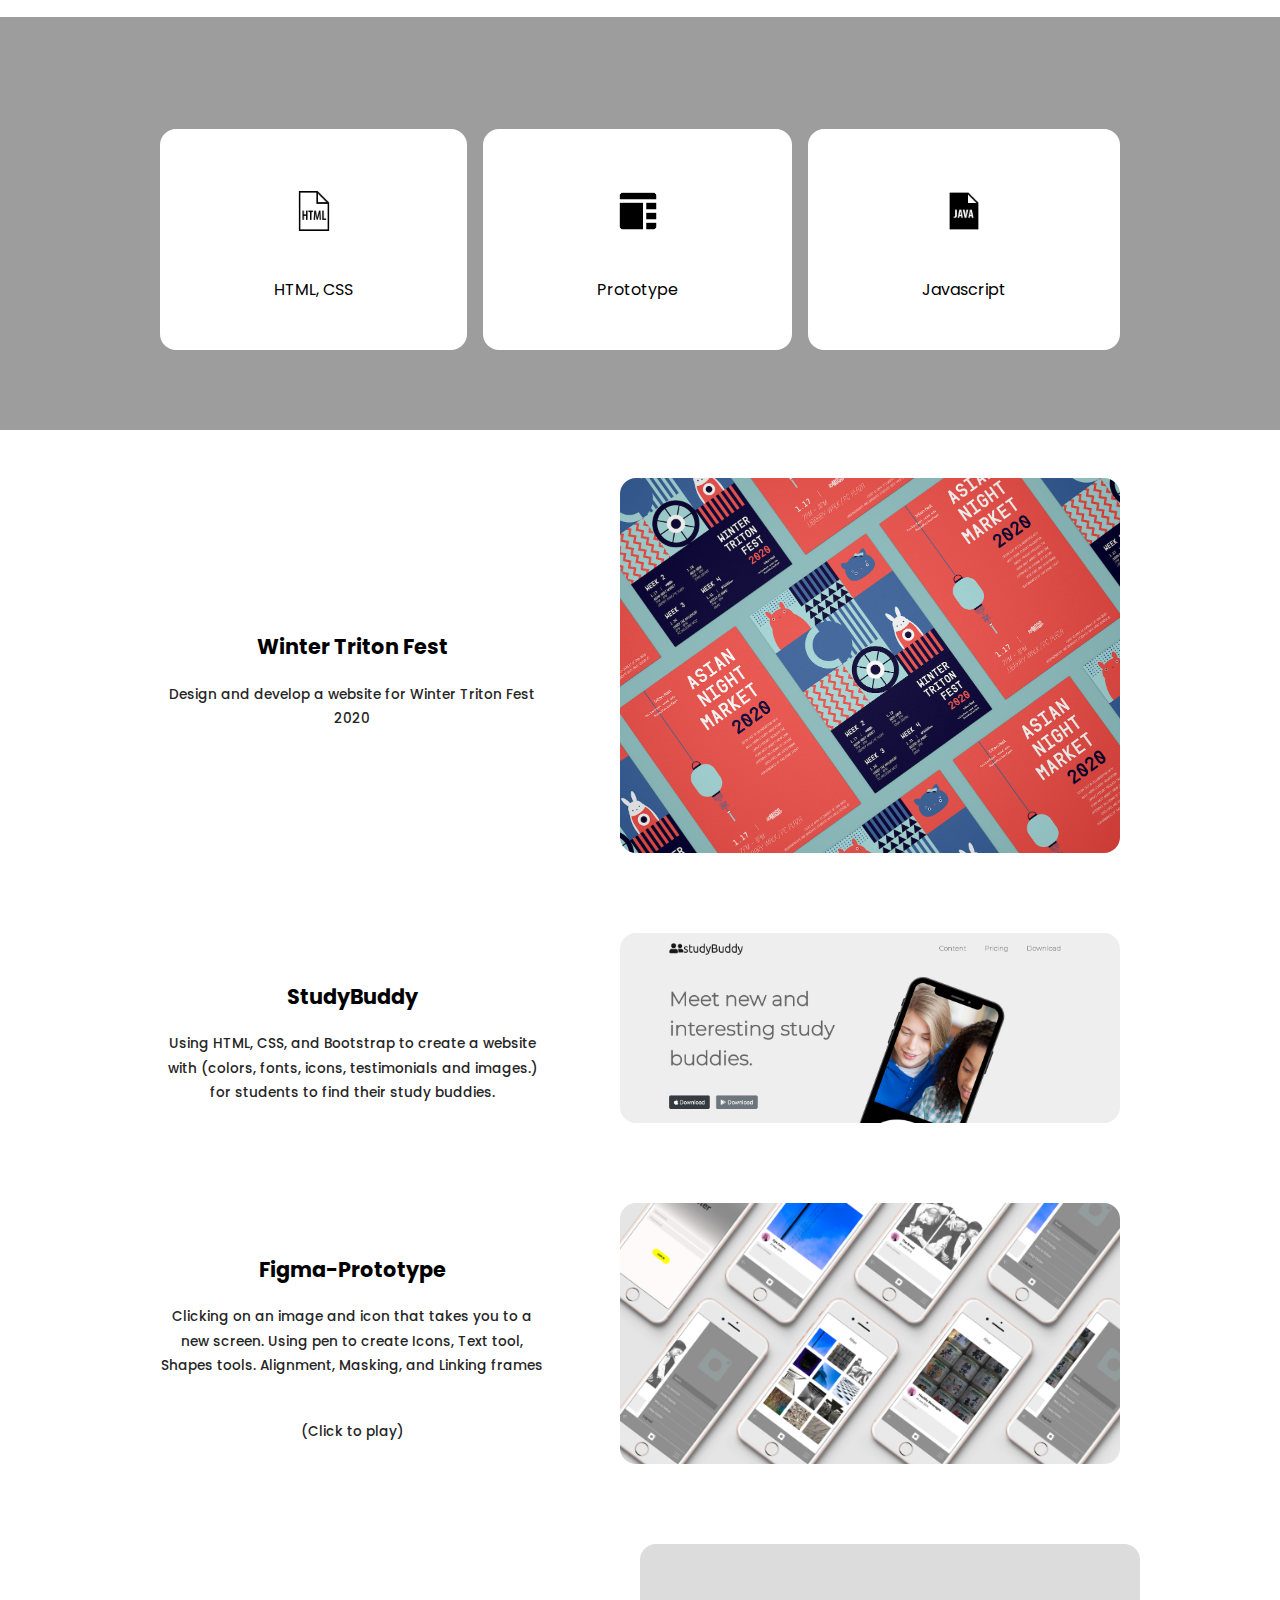
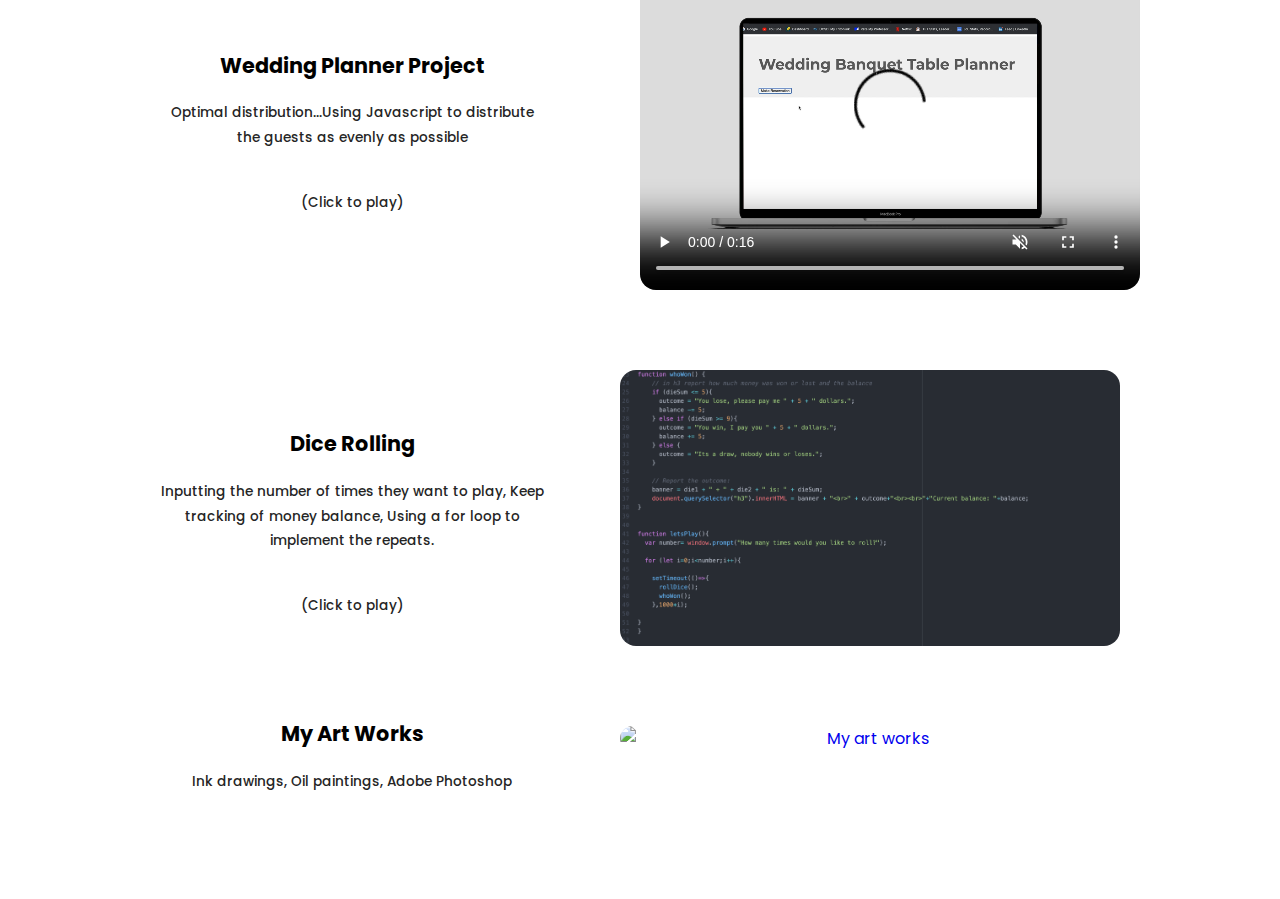
==== commit bd5701f4: "first commit" ====
--- a/index.html
+++ b/index.html
@@ -119,12 +119,24 @@
     <div class="portfolio-container transition3">
         <div class="portfolio-left">
             <div class="inner">
+                <p class="featured-title">Winter Triton Fest</p>
+                <p class="featured-desc">Design and develop a website for Winter Triton Fest 2020</p>
+            </div>
+        </div>
+        <a href="https://www.iantfest.com/" target="_blank"><img src="images/Tfest001.png" class="portfolio-img" alt="iantfest"></a>
+    </div>
+
+    <div class="portfolio-container transition3">
+        <div class="portfolio-left">
+            <div class="inner">
                 <p class="featured-title">StudyBuddy</p>
                 <p class="featured-desc">Using HTML, CSS, and Bootstrap to create a website with (colors, fonts, icons, testimonials and images.) for students to find their study buddies.</p>
             </div>
         </div>
         <a href="ChanLab3.html" target="_blank"><img src="images/studybuddy1.png" class="portfolio-img" alt="studyBuddy"></a>
     </div>
+
+
 
     <div class="portfolio-container transition3">
         <div class="portfolio-left">
